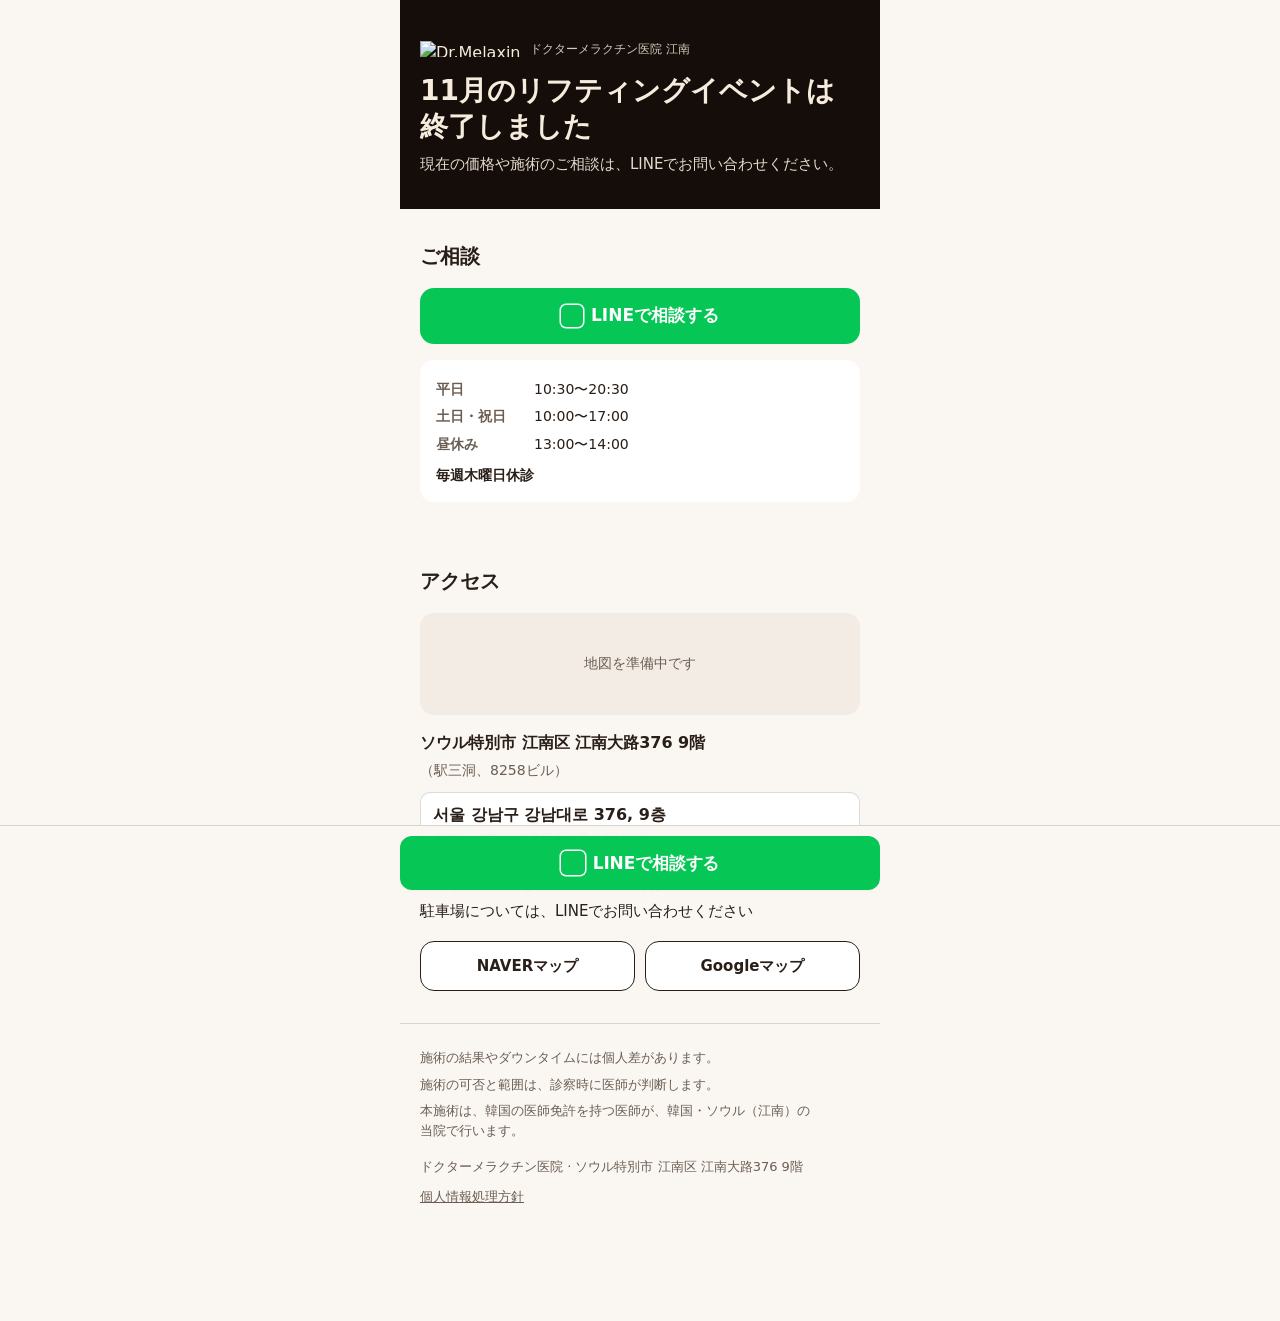
==== 2611b/index.html @ 8d7e7da6 "2611b 일본어판 공개: 11월 리프팅 랜딩 일본어(LINE 상담 하나·NAVER/Google 지도·택시용 한국어 주소) — 사용자 11-16 공개 지시" ====
<!doctype html>
<html lang="ja">
<head>
<meta charset="utf-8">
<meta name="viewport" content="width=device-width, initial-scale=1, viewport-fit=cover">
<title>11月のリフティング価格｜ドクターメラクチン医院 江南</title>
<meta name="description" content="ウルセラプライム 100ショット 27万ウォン・オンダ＋チタニウム 各20kJ 29万ウォン・11月30日（月）まで・VAT10%別">
<meta name="robots" content="noindex">
<meta name="theme-color" content="#ffffff">
<meta property="og:type" content="website">
<meta property="og:title" content="11月のリフティング価格｜ドクターメラクチン医院 江南">
<meta property="og:description" content="ウルセラプライム 100ショット 27万ウォン・オンダ＋チタニウム 各20kJ 29万ウォン・11月30日（月）まで・VAT10%別">
<link rel="preconnect" href="https://cdn.jsdelivr.net" crossorigin>
<link rel="stylesheet" href="https://cdn.jsdelivr.net/gh/orioncactus/pretendard@v1.3.9/dist/web/variable/pretendardvariable-dynamic-subset.min.css">
<link rel="stylesheet" href="https://cdn.jsdelivr.net/gh/orioncactus/pretendard@v1.3.9/dist/web/variable/pretendardvariable-jp-dynamic-subset.min.css">
<link rel="stylesheet" href="../common/landing.css">
<link rel="stylesheet" href="landing-b.css">
<link rel="preconnect" href="https://fonts.googleapis.com">
<link rel="preconnect" href="https://fonts.gstatic.com" crossorigin>
<link rel="stylesheet" href="https://fonts.googleapis.com/css2?family=Noto+Serif+KR:wght@500;800&family=Shippori+Mincho+B1:wght@500;800&display=swap">
<link rel="stylesheet" href="hero-v6.css">
<link rel="stylesheet" href="ja.css">
</head>
<!-- 11月リフティング 日本語版 (2026-11-01 ~ 11-30) — 2611a의 일본어판. 상담은 LINE 하나 · 끝난 뒤 '이달 이벤트 보기' 버튼 없음.
     data-ends 날부터 가격·시술 칸이 숨고 아래 '이벤트 끝' 안내가 보여요 -->
<body data-ends="2026-12-01" data-msg-line-jp="リフティングイベントを見てご連絡しました">
<div class="wrap">

  <!-- 이벤트 끝 안내 (data-ends 날부터 보임) -->
  <header class="ended-box ended-only">
    <div class="brand">
      <img src="../common/logo-white.svg" alt="Dr.Melaxin">
      <span>ドクターメラクチン医院 江南</span>
    </div>
    <h1>11月のリフティングイベントは終了しました</h1>
    <p>現在の価格や施術のご相談は、LINEでお問い合わせください。</p>
  </header>

  <header class="hero hero-v6 hero-v6a event-only">
    <div class="brand">
      <img src="../common/logo-black.svg" alt="Dr.Melaxin">
      <span>ドクターメラクチン医院 江南</span>
    </div>
    <div class="head">
      <p class="eyebrow">11月限定</p>
      <h1>リフティング価格表</h1>
    </div>
    <p class="period"><span class="until">11月30日（月）まで</span><span class="vat">VAT10%別</span></p>
    <div class="price-box">
      <div class="row">
        <div>
          <div class="name">ウルセラプライム 100ショット</div>
          <span class="regular-line">当院通常価格 <s class="regular">50万ウォン</s></span>
        </div>
        <div class="price">27<span class="won">万ウォン</span></div>
      </div>
      <div class="row">
        <div>
          <div class="name">オンダ＋チタニウム <small class="each">各20kJ</small></div>
          <span class="regular-line">当院通常価格 <s class="regular">59万ウォン</s></span>
        </div>
        <div class="price">29<span class="won">万ウォン</span></div>
      </div>
      <p class="side">施術後、赤み・腫れ・熱感・内出血などが出ることがあり、個人差があります。</p>
      <p class="cond">ご相談は下のLINEから</p>
    </div>
  </header>

  <!-- ③ 시술 안내·장비 비교 — 깊이 3칸 HTML만 -->
  <section class="about event-only" aria-labelledby="t-about">
    <h2 id="t-about">施術について</h2>
    <div class="part">
      <div class="depth-head">
        <div><b>1.5<small>mm</small></b><span>真皮の上層</span></div>
        <div><b>3.0<small>mm</small></b><span>真皮の下層</span></div>
        <div><b>4.5<small>mm</small></b><span>筋膜層</span></div>
      </div>
      <p class="sub">施術前に超音波画面で肌の内側を確認し、部位に合ったチップを選びます。</p>
    </div>

    <div class="part">
      <h3>3つの機器の比較</h3>
      <table class="cmp">
        <thead>
          <tr><td></td>
            <th scope="col"><span class="dev"><img src="dev-ulthera.jpg" alt="" width="152" height="300" loading="lazy"></span>ウルセラ<wbr>プライム</th>
            <th scope="col"><span class="dev"><img src="dev-onda.jpg" alt="" width="132" height="300" loading="lazy"></span>オンダ</th>
            <th scope="col"><span class="dev"><img src="dev-titanium.jpg" alt="" width="148" height="300" loading="lazy"></span>チタニウム</th></tr>
        </thead>
        <tbody>
          <tr><th scope="row">エネルギー</th><td>超音波</td><td>マイクロ波</td><td>レーザー</td></tr>
          <tr><th scope="row">施術時間</th><td>30分〜1時間</td><td>約15〜30分</td><td>30分以内</td></tr>
        </tbody>
      </table>
      <p class="src">施術時間は、部位や照射量によって異なります。</p>
    </div>
  </section>

  <!-- 자주 묻는 질문 -->
  <section class="faq event-only" aria-labelledby="t-faq">
    <h2 id="t-faq">よくある質問</h2>
    <details open>
      <summary>ウルセラプライムはどのように進みますか？</summary>
      <p>洗顔後、お顔に施術する位置の印をつけ、超音波画面で肌の深さを確認してから施術します。</p>
    </details>
    <details>
      <summary>痛みはありますか？麻酔はしますか？</summary>
      <p>感じ方には個人差があります。麻酔の方法は、診察時に医師が判断します。</p>
    </details>
    <details>
      <summary>施術後すぐに、普段どおり過ごせますか？</summary>
      <p>施術後、赤み・腫れ・熱感・内出血などが出ることがあり、個人差があります。注意点は施術後にご案内します。</p>
    </details>
    <details>
      <summary>表示価格のほかに、かかる費用はありますか？</summary>
      <p>表示価格は、韓国の付加価値税（VAT 10%）別です。そのほかの費用がある場合は、カウンセリングの際に事前にお伝えします。</p>
    </details>
  </section>

  <!-- ④ 상담 버튼 — LINE 日本 하나(일본 손님) -->
  <section aria-labelledby="t-contact">
    <h2 id="t-contact">ご相談</h2>
    <div class="btns">
      <a class="btn btn-line-jp js-chat" data-ch="line-jp" href="https://lin.ee/p9285r6"><svg aria-hidden="true"><use href="../common/icons.svg#line"/></svg>LINEで相談する</a>
    </div>
    <p class="copy-hint event-only">スマートフォンのLINEアプリでは、「リフティングイベントを見てご連絡しました」が入力された状態で開きます。そのまま送信してください。</p>
    <div class="hours">
      <table>
        <tr><th>平日</th><td>10:30〜20:30</td></tr>
        <tr><th>土日・祝日</th><td>10:00〜17:00</td></tr>
        <tr><th>昼休み</th><td>13:00〜14:00</td></tr>
      </table>
      <p class="off">毎週木曜日休診</p>
    </div>
  </section>

  <!-- ⑤ 오시는 길 — 지도 버튼: NAVERマップ(일본어 화면 있음) + Googleマップ(카카오맵은 한국어뿐이라 바꿈) -->
  <section aria-labelledby="t-map">
    <h2 id="t-map">アクセス</h2>
    <div class="map">
      <picture>
      <source srcset="../common/map.webp" type="image/webp">
      <img src="../common/map.png" alt="ドクターメラクチン医院の地図 — 江南駅3番出口を出て後ろ方向へ徒歩1分、江南大路376 9階（1階はクリスピー・クリーム・ドーナツ）" width="1080" height="900" loading="lazy"
           onerror="this.closest('.map').classList.add('nomap')">
      </picture>
      <div class="map-empty">地図を準備中です</div>
    </div>
    <p class="addr">ソウル特別市 江南区 江南大路376 9階</p>
    <p class="addr-sub">（駅三洞、8258ビル）</p>
    <div class="addr-ko">
      <p lang="ko">서울 강남구 강남대로 376, 9층</p>
      <small>タクシーではこの住所をお見せください</small>
    </div>
    <ul class="way">
      <li>江南駅3番出口を出て後ろ方向へ徒歩1分</li>
      <li>駐車場については、LINEでお問い合わせください</li>
    </ul>
    <div class="btns two">
      <a class="btn btn-line js-map" data-map="naver_map" href="https://map.naver.com/p/entry/place/2044823525" target="_blank" rel="noopener">NAVERマップ</a>
      <a class="btn btn-line js-map" data-map="google_map" href="https://www.google.com/maps/search/?api=1&amp;query=%EC%84%9C%EC%9A%B8%20%EA%B0%95%EB%82%A8%EA%B5%AC%20%EA%B0%95%EB%82%A8%EB%8C%80%EB%A1%9C%20376" target="_blank" rel="noopener">Googleマップ</a>
    </div>
  </section>

  <!-- ⑥ 조건·부작용 -->
  <footer class="legal">
    <p class="warn event-only">施術後、赤み・腫れ・熱感・内出血などが出ることがあり、個人差があります。</p>
    <p>施術の結果やダウンタイムには個人差があります。</p>
    <p class="event-only">表示価格は韓国の付加価値税（VAT 10%）別の韓国ウォン金額で、2026年11月30日（月）まで適用されます。</p>
    <p>施術の可否と範囲は、診察時に医師が判断します。</p>
    <p>本施術は、韓国の医師免許を持つ医師が、韓国・ソウル（江南）の当院で行います。</p>
    <p class="org">ドクターメラクチン医院 · ソウル特別市 江南区 江南大路376 9階</p>
  </footer>
</div>

<!-- 아래 고정 버튼 — LINE 하나 -->
<nav class="bar" aria-label="LINEで相談する">
  <div class="btns">
    <a class="btn btn-line-jp js-chat" data-ch="line-jp" href="https://lin.ee/p9285r6"><svg aria-hidden="true"><use href="../common/icons.svg#line"/></svg>LINEで相談する</a>
  </div>
</nav>
<div class="toast" role="status" aria-live="polite"></div>

<script src="../common/current.js"></script>
<script src="../common/landing.js"></script>
</body>
</html>
---- common/landing.css ----
/* clinic.melaxin.kr/event/ 랜딩 공통 모양 — 모든 랜딩 폴더가 ../common/landing.css 로 씀.
 여기를 고치면 모든 랜딩이 같이 바뀌어요. 랜딩 하나만 다른 건 그 폴더 index.html의 <style>에. */
:root {
  --panel: #f3ece4;       /* 베이지 판 */
  --paper: #faf7f3;       /* 페이지 바탕 */
  --ink: #2a1f18;         /* 본문 글자 */
  --ink-muted: #6b5d52;   /* 보조 글자 (바탕 위 5:1 이상) */
  --line: rgba(42, 31, 24, .16);
  --kakao: #fee500;
  --kakao-ink: #191600;
  --focus: #0043da;
  --bar-h: 76px;
}
* { box-sizing: border-box; }
html { -webkit-text-size-adjust: 100%; }
body {
  margin: 0;
  background: var(--paper);
  color: var(--ink);
  font-family: "Pretendard Variable", Pretendard, "Apple SD Gothic Neo", "Noto Sans KR", system-ui, sans-serif;
  line-height: 1.55;
  word-break: keep-all;
  padding-bottom: calc(var(--bar-h) + env(safe-area-inset-bottom));
}
.wrap { max-width: 480px; margin: 0 auto; }
a { color: inherit; }
:focus-visible { outline: 2px solid var(--focus); outline-offset: 2px; }
.won { font-size: .42em; font-weight: 700; margin-left: .06em; }
s.regular { text-decoration-thickness: 1.5px; }

/* 맨 위 가격 카드 — 광고 가격표 카드(멜락신 캐러셀 v3.4)와 같은 모양 */
.hero {
  position: relative;
  display: flex; flex-direction: column;
  min-height: min(125vw, 600px);
  /* 배경 그림은 랜딩마다 그 폴더 index.html의 <style>에서 background-image로 정함 */
  background: #140d09 center top / cover no-repeat;
  color: #f6ecdd;
  padding: 24px 16px 20px;
}
.brand { display: flex; align-items: center; gap: 10px; }
.brand img { height: 16px; width: auto; display: block; }
.brand span { font-size: 12px; color: rgba(246, 236, 221, .85); font-weight: 500; }
.hero h1 { margin: 14px 0 0; font-size: 38px; font-weight: 800; line-height: 1.2; letter-spacing: -.01em; }
.hero .period { margin: 8px 0 0; font-size: 15px; font-weight: 500; color: rgba(246, 236, 221, .92); }
.price-box {
  margin-top: auto;
  background: rgba(251, 245, 236, .78);
  -webkit-backdrop-filter: blur(6px); backdrop-filter: blur(6px);
  border-radius: 12px; padding: 0 18px; color: #2a1f18;
}
.row { display: flex; align-items: center; justify-content: space-between; gap: 12px; padding: 18px 0; border-bottom: 1px solid rgba(42, 31, 24, .18); }
.row .name { font-size: 16px; font-weight: 700; line-height: 1.35; }
.row .regular-line { display: block; margin-top: 3px; font-size: 13px; color: #2a1f18; font-weight: 500; }
.row .price { font-size: 48px; font-weight: 900; line-height: 1; white-space: nowrap; letter-spacing: -.02em; }
.price-box .side { margin: 0; padding: 14px 0 4px; font-size: 13px; color: rgba(42, 31, 24, .9); font-weight: 500; text-wrap: balance; }
.price-box .cond { margin: 0; padding: 0 0 14px; font-size: 12px; color: rgba(42, 31, 24, .75); }

section { padding: 32px 20px; }
h2 { margin: 0 0 16px; font-size: 20px; font-weight: 800; }

/* ③ 시술 짧은 안내 */
.about { background: var(--panel); }
.about p { margin: 0 0 14px; font-size: 15px; }
.about dl { margin: 0; }
.about dt { font-size: 15px; font-weight: 700; margin-top: 12px; }
.about dd { margin: 2px 0 0; font-size: 14px; color: var(--ink-muted); }

/* ④ 상담 버튼 */
.btns { display: grid; gap: 10px; }
.btn {
  display: flex; align-items: center; justify-content: center; gap: 8px;
  min-height: 56px; padding: 0 16px; border-radius: 14px;
  font-size: 17px; font-weight: 700; text-decoration: none; border: 0; cursor: pointer;
  font-family: inherit;
}
.btn svg { width: 22px; height: 22px; flex: none; }
.btn-kakao { background: var(--kakao); color: var(--kakao-ink); }
/* 다른 메신저(LINE·WeChat·WhatsApp) — 흰 바탕 + 진한 테두리, 로고만 회사 색(common/icons.svg) */
.btn-chat { background: #fff; color: var(--ink); border: 1.5px solid var(--ink); font-size: 15px; gap: 7px; padding: 0 10px; }
.btns.chats { grid-template-columns: 1fr 1fr; }
.btns.chats .btn-kakao { grid-column: 1 / -1; }
.btn-line { background: #fff; color: var(--ink); border: 1.5px solid var(--ink); min-height: 50px; font-size: 15px; }
.hours { margin: 16px 0 0; padding: 16px; background: #fff; border-radius: 14px; font-size: 14px; }
.hours table { width: 100%; border-collapse: collapse; }
.hours th { text-align: left; font-weight: 600; padding: 3px 0; width: 7em; color: var(--ink-muted); }
.hours td { padding: 3px 0; }
.hours .off { margin: 6px 0 0; font-weight: 600; }
.copy-hint { margin: 10px 2px 0; font-size: 13px; color: var(--ink-muted); }

/* ⑤ 오시는 길 */
.map { margin: 0 0 16px; border-radius: 14px; overflow: hidden; background: var(--panel); }
.map img { display: block; width: 100%; height: auto; }
.map .map-empty { display: none; padding: 40px 16px; text-align: center; color: var(--ink-muted); font-size: 14px; }
.map.nomap img { display: none; }
.map.nomap .map-empty { display: block; }
.addr { margin: 0; font-size: 16px; font-weight: 700; }
.addr-sub { margin: 4px 0 0; font-size: 14px; color: var(--ink-muted); }
.way { margin: 12px 0 16px; padding: 0; list-style: none; font-size: 15px; }
.way li { padding: 2px 0; }
.btns.two { grid-template-columns: 1fr 1fr; }

/* ⑥ 조건·부작용 */
.legal { padding: 24px 20px 32px; font-size: 13px; color: var(--ink-muted); border-top: 1px solid var(--line); }
.legal p { margin: 0 0 6px; }
.legal .warn { color: var(--ink); font-weight: 600; font-size: 14px; }
.legal .org { margin-top: 16px; }

/* 아래 고정 버튼 */
.bar {
  position: fixed; left: 0; right: 0; bottom: 0; z-index: 10;
  background: rgba(250, 247, 243, .96);
  border-top: 1px solid var(--line);
  padding: 10px 12px calc(10px + env(safe-area-inset-bottom));
}
/* 아래 고정 바 = 상담 채널 다섯 개(로고 위 + 짧은 이름 아래) */
.bar .btns { max-width: 480px; margin: 0 auto; grid-template-columns: repeat(5, minmax(0, 1fr)); gap: 6px; }
.bar .btn { min-height: 54px; flex-direction: column; gap: 3px; padding: 0 2px; border-radius: 12px; font-size: 11px; font-weight: 700; line-height: 1.1; white-space: nowrap; letter-spacing: -.01em; }
.bar .btn svg { width: 22px; height: 22px; }
.bar .btn-chat { border-color: var(--line); }   /* 바에선 테두리를 연하게 → 카카오가 앞에 섬(디자인 11-11) */

.toast {
  position: fixed; left: 50%; bottom: calc(var(--bar-h) + 16px + env(safe-area-inset-bottom));
  transform: translateX(-50%) translateY(10px); opacity: 0; pointer-events: none;
  background: var(--ink); color: #fff; font-size: 14px; padding: 12px 16px; border-radius: 12px;
  width: max-content; max-width: calc(100% - 32px); text-align: center;
  transition: opacity .2s, transform .2s; z-index: 20;
}
.toast.show { opacity: 1; transform: translateX(-50%) translateY(0); }
@media (prefers-reduced-motion: reduce) { .toast { transition: none; } }

/* 이벤트가 끝나면(body.ended — landing.js가 data-ends 날짜를 보고 붙임) 가격·시술 칸을 숨기고 끝 안내를 보임 */
.ended-only { display: none; }
body.ended .event-only { display: none !important; }
body.ended .ended-only { display: block; }
/* 끝났고 다른 랜딩이 진행 중이면: '이달 이벤트 보기'를 켜고, 아래 고정 바에선 채널 줄 위에 한 줄로 */
.next-only { display: none !important; }
body.has-next .next-only { display: flex !important; }
body.has-next { --bar-h: 136px; }
.bar .btn-next { grid-column: 1 / -1; order: -1; flex-direction: row; font-size: 16px; }
.btn-next { background: #140d09; color: #f6ecdd; }
.ended-box .btn-next { margin-top: 18px; background: #f6ecdd; color: #140d09; }
.ended-box { padding: 40px 20px 32px; background: #140d09; color: #f6ecdd; }
.ended-box h1 { margin: 14px 0 8px; font-size: 28px; font-weight: 800; line-height: 1.3; }
.ended-box p { margin: 0; font-size: 15px; color: rgba(246, 236, 221, .92); }


/* ── 선택 칸(새 랜딩 틀 _template에 있음 — 값이 정해진 칸만 남기고 나머지는 지움) ── */
/* 가격 바로 아래 조건 불릿: 기간·부가세·1인 1회 등 */
.conds { margin: 0; padding: 12px 0 2px 18px; font-size: 13px; color: #2a1f18; font-weight: 500; }
.conds li { padding: 1px 0; }
/* 시술 요약 칸: 시술 시간·마취·회복 등(숫자는 의료진 확인 뒤) */
.facts { display: grid; grid-template-columns: repeat(3, 1fr); gap: 8px; margin: 0 0 16px; padding: 0; list-style: none; }
.facts li { background: #fff; border-radius: 12px; padding: 12px 8px; text-align: center; }
.facts b { display: block; font-size: 15px; font-weight: 800; }
.facts span { display: block; margin-top: 2px; font-size: 12px; color: var(--ink-muted); }
/* 포함·불포함 목록 */
.incl { margin: 16px 0 0; padding: 14px 16px; background: #fff; border-radius: 14px; list-style: none; font-size: 14px; }
.incl li { padding: 2px 0; }
.incl li::before { content: "✓ "; font-weight: 800; }
.incl li.no::before { content: "✕ "; color: var(--ink-muted); }
.legal .privacy { margin-top: 10px; }
.legal .privacy a { color: var(--ink-muted); text-decoration: underline; }
---- 2611b/landing-b.css ----
/* 2611a(11월 리프팅)만의 칸 — 디자인 BA 확정판(11-11) extra.css·b2.css에서 이 랜딩이 쓰는 것만. 공통 모양은 ../common/landing.css */
html, body { overflow-x: clip; }

/* 시술 안내: 업체 그림(통째, 자르지 않음) + 깊이 줄 + 장비 비교 */
.about h3 { margin: 0 0 6px; font-size: 19px; font-weight: 800; line-height: 1.35; letter-spacing: -.01em; }
.about .part + .part { margin-top: 36px; padding-top: 28px; border-top: 1px solid var(--line); }
.depth { margin: 0 -20px; }
.depth img { display: block; width: 100%; height: auto; }
.depth-head { display: grid; grid-template-columns: repeat(3, minmax(0, 1fr)); margin: 12px -20px 0; text-align: center; }
.depth-head b { display: block; font-size: 22px; font-weight: 800; line-height: 1.1; font-variant-numeric: tabular-nums; }
.depth-head b small { font-size: 13px; font-weight: 700; margin-left: 1px; }
.depth-head span { display: block; margin-top: 2px; font-size: 14px; color: var(--ink); }
.about .sub { margin: 14px 0 0; font-size: 15px; color: var(--ink-muted); }
.src { margin: 8px 0 0; font-size: 12px; line-height: 1.5; color: var(--ink-muted); }

.cmp { width: 100%; border-collapse: collapse; font-size: 14px; table-layout: fixed; }
.cmp th, .cmp td { padding: 10px 4px; border-bottom: 1px solid var(--line); text-align: center; vertical-align: top; }
.cmp thead th { font-size: 15px; font-weight: 800; border-bottom: 1.5px solid var(--ink); vertical-align: bottom; }
.cmp tbody th { width: 4.6em; padding-left: 0; text-align: left; font-weight: 600; color: var(--ink-muted); font-size: 13px; }
.cmp td small { display: block; font-size: 12px; color: var(--ink-muted); }
.cmp .dev { display: block; height: 96px; margin: 0 auto 8px; }
.cmp .dev img { display: block; height: 100%; width: auto; max-width: 100%; margin: 0 auto; object-fit: contain; mix-blend-mode: multiply; }

/* 자주 묻는 질문(접는 칸) */
.faq details { border-bottom: 1px solid var(--line); }
.faq details:first-of-type { border-top: 1.5px solid var(--ink); }
.faq summary {
  display: flex; align-items: center; justify-content: space-between; gap: 12px;
  min-height: 56px; padding: 12px 0; font-size: 16px; font-weight: 700; cursor: pointer; list-style: none;
}
.faq summary::-webkit-details-marker { display: none; }
.faq summary::after {
  content: ""; flex: none; width: 12px; height: 12px;
  background:
    linear-gradient(var(--ink), var(--ink)) center / 12px 2px no-repeat,
    linear-gradient(var(--ink), var(--ink)) center / 2px 12px no-repeat;
}
.faq details[open] summary::after { background: linear-gradient(var(--ink), var(--ink)) center / 12px 2px no-repeat; }
.faq details p { margin: 0; padding: 0 28px 16px 0; font-size: 15px; color: var(--ink-muted); }
---- 2611b/hero-v6.css ----
/* 2611a 맨 위 = 광고 v6(일본 메타 광고, 2026-11-16) 모습 — 디자인 시안. A = L1 흰 하이키(사용자 11-16 확정, AI 표시 없음)
   공통 .hero(landing.css)의 실크·어두운 판 값을 이 랜딩에서만 덮음. 글꼴은 맨 위 칸만 명조(아래 칸은 Pretendard 그대로) */
.hero-v6 {
  --navy: #14254A; --red: #9A2A2A; --sub: #5B5F68; --rule: #D9DCE2;
  position: relative; display: block; min-height: 0;
  font-family: "Shippori Mincho B1", "Noto Serif KR", serif;   /* 숫자·영문 = Shippori(광고와 같은 글꼴), 한글 = Noto Serif KR */
  -webkit-font-smoothing: antialiased;
}
.hero-v6 .brand { position: absolute; top: 20px; left: 20px; flex-direction: column; align-items: flex-start; gap: 5px; }
.hero-v6 .brand img { height: 11px; }   /* 광고 비율(1080에서 30px → 375에서 10.4) */
.hero-v6 .brand span { font-size: 11px; letter-spacing: .1em; font-weight: 500; color: var(--sub); }
.hero-v6 .eyebrow { margin: 0; font-size: 14px; font-weight: 800; letter-spacing: .14em; color: var(--red); }
.hero-v6 h1 { margin: 2px 0 0; font-size: 36px; font-weight: 800; line-height: 1.16; letter-spacing: -.01em; }
.hero-v6 .period { display: flex; align-items: center; flex-wrap: wrap; gap: 6px 12px; margin: 12px 0 0; }
.hero-v6 .until { font-size: 18px; font-weight: 800; letter-spacing: .02em; line-height: 1.3; }
.hero-v6 .vat { font-size: 13px; font-weight: 500; }
.hero-v6 .price-box { margin: 14px 0 0; padding: 0; background: none; -webkit-backdrop-filter: none; backdrop-filter: none; border-radius: 0; color: inherit; }
.hero-v6 .row { align-items: flex-end; padding: 14px 0; border-bottom: 1px solid var(--rule); }
.hero-v6 .row:first-child { padding-top: 4px; }
.hero-v6 .row .name { max-width: 7.6em;   /* '울쎄라피 프라임 / 100샷' · '온다 20kJ + / 티타늄 20kJ' 두 줄로 같은 높이 */ font-size: 19px; font-weight: 800; line-height: 1.28; }
.hero-v6 .row .regular-line { margin-top: 4px; font-size: 13px; font-weight: 500; color: var(--sub); }
.hero-v6 .row .price { font-size: 64px; font-weight: 800; line-height: .8; letter-spacing: -.03em; }
.hero-v6 .won { font-size: .3em; font-weight: 800; letter-spacing: 0; margin-left: .12em; }
.hero-v6 .price-box .side { padding: 12px 0 2px; font-size: 12px; font-weight: 500; line-height: 1.5; color: var(--sub); font-family: "Pretendard Variable", Pretendard, sans-serif; }
.hero-v6 .price-box .cond { padding: 0; font-size: 12px; color: var(--sub); font-family: "Pretendard Variable", Pretendard, sans-serif; }

/* ---- A = L1 흰 하이키: 흰 바탕 + 오른쪽 얼굴(아래·왼쪽 흰색으로 흐림) + 자주 제목 · 남색 기간 칸 · 자주 가격 ---- */
.hero-v6a {
  background: #fff url("hero-v6a.jpg") center top / 100% auto no-repeat;
  color: var(--navy);
  padding: 53% 20px 18px;          /* 위 % = 폭 기준 → 사진 크기와 같이 커짐(375에서 200px) */
}
.hero-v6a h1 { color: var(--red); }
.hero-v6a .until { background: var(--navy); color: #fff; padding: 3px 10px 4px; }
.hero-v6a .vat { color: var(--sub); }
.hero-v6a .row .price { color: var(--red); }
---- 2611b/ja.css ----
/* 2611b(11월 리프팅 일본어판)만의 칸 — common/landing.css·hero-v6.css·landing-b.css(2611a와 같은 파일) 위에 덮음 */

/* 본문 글꼴: 일본어 글자가 있는 Pretendard JP를 앞에(가나·한자), 한글·영문은 Pretendard 그대로 */
body { font-family: "Pretendard JP Variable", "Pretendard Variable", Pretendard, "Hiragino Sans", "Noto Sans JP", system-ui, sans-serif; }
.hero-v6 .price-box .side, .hero-v6 .price-box .cond { font-family: "Pretendard JP Variable", "Pretendard Variable", Pretendard, sans-serif; }

/* 맨 위: '万ウォン'이 '만원'보다 길어 가격 칸이 넓어짐 → 단위 글자만 조금 작게 · 이름은 두 줄 폭 그대로 */
.hero-v6 .won { font-size: .26em; }
.hero-v6 .row .name { max-width: 8.2em; }
.hero-v6 .row .name .each { font-size: .74em; font-weight: 800; white-space: nowrap; }   /* 광고 L1처럼 '各20kJ' 작게 */
.hero-v6 .row .regular-line { white-space: nowrap; }

/* 상담 = LINE 日本 하나: LINE 초록 버튼(카톡 노란 버튼 자리) */
.btn-line-jp { background: #06C755; color: #fff; }
.btn-line-jp svg { border-radius: 5px; box-shadow: 0 0 0 1.5px #fff; }
.bar .btns { grid-template-columns: 1fr; }
.bar .btn-line-jp { flex-direction: row; gap: 8px; font-size: 17px; }
.bar .btn-line-jp svg { width: 24px; height: 24px; }

/* 끝난 뒤: '이달 이벤트 보기' 버튼이 없으니(한국어 랜딩으로 가지 않게) 아래 바 높이도 원래대로 */
body.has-next { --bar-h: 76px; }

/* 택시용 한국어 주소 */
.addr-ko { margin: 10px 0 0; padding: 10px 12px; background: #fff; border: 1px solid var(--line); border-radius: 10px; }
.addr-ko p { margin: 0; font-size: 16px; font-weight: 700; }
.addr-ko small { display: block; margin-top: 2px; font-size: 12px; color: var(--ink-muted); }

/* 일본어는 병원 이름·부작용 줄이 길어짐 → 병원 이름 자간을 줄여 얼굴 사진에 안 닿게, 가격 줄 위아래를 줄여 360×640에서도 상담 줄이 아래 바 위에 */
.hero-v6 .brand span { letter-spacing: .02em; }
.hero-v6 .row { padding: 10px 0; }
.hero-v6 .row:first-child { padding-top: 2px; }

/* 줄바꿈: 공통 CSS의 keep-all(한국어용)은 띄어쓰기 없는 일본어를 못 꺾음 → 일본어 규칙(normal + strict). 맨 위 이름·표 머리는 정한 자리(띄어쓰기·<wbr>)에서만 */
body { word-break: normal; line-break: strict; overflow-wrap: anywhere; }
.hero-v6 .row .name, .cmp thead th { word-break: keep-all; overflow-wrap: normal; }

/* 제목 'リフティング価格表'(9자)이 360폭에서 '表'만 넘어가지 않게 한 줄 고정 + 좁은 폰에선 폭 따라 조금 작게 */
.hero-v6 h1 { white-space: nowrap; font-size: min(36px, 9.3vw); }
/* 병원 이름이 한국어보다 길어 360폭에서 머리카락에 닿음 → 조금 작게 + 흰 테두리 빛 */
.hero-v6 .brand span { font-size: 10.5px; letter-spacing: 0; text-shadow: 0 0 3px #fff, 0 0 6px #fff; }
/* 한두 글자만 다음 줄로 넘어가는 것 막기: 표 칸은 〜 뒤에서만 꺾고, 질문·답·안내 글은 줄 길이를 고르게 */
.cmp td { word-break: keep-all; }
.faq summary, .hero-v6 .price-box .side { text-wrap: balance; }
.faq details p, .about .sub, .copy-hint, .legal p, .way li { text-wrap: pretty; }
/* 디자인 폰 확인(11-16): 질문·안내 글이 단어 중간에서 꺾임(かか/る費用·はど/のように·超/音波) → 말 덩어리 단위로(크롬 119+, 안 되는 브라우저는 지금처럼) */
.faq summary, .faq details p, .about .sub, .copy-hint, .legal p, .way li, .hero-v6 .price-box .side { word-break: auto-phrase; }
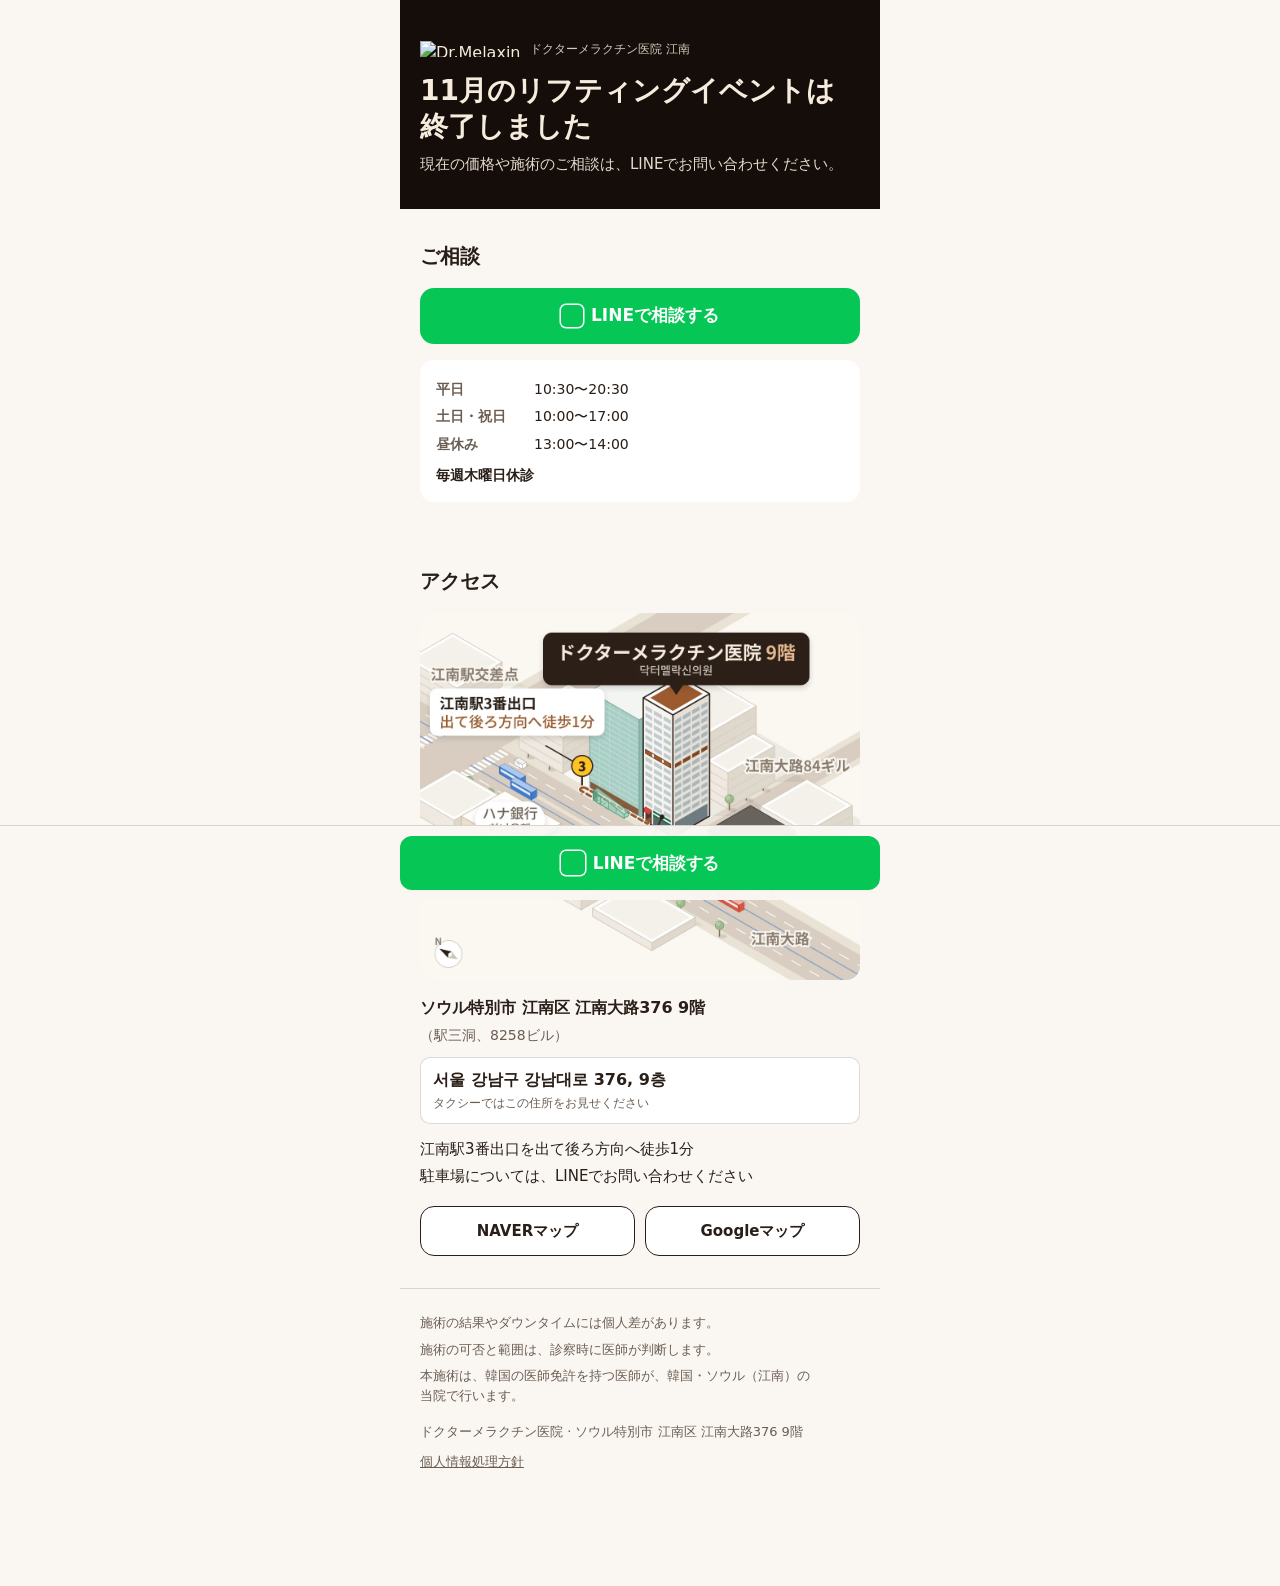
==== commit b971b15f: "2611b 오시는 길 약도를 일본어판(B — 일본어 + 간판 원어)으로: map-ja.png·webp, 2611a·common/map은 그대로" ====
--- a/2611b/index.html
+++ b/2611b/index.html
@@ -134,13 +134,13 @@
     </div>
   </section>
 
-  <!-- ⑤ 오시는 길 — 지도 버튼: NAVERマップ(일본어 화면 있음) + Googleマップ(카카오맵은 한국어뿐이라 바꿈) -->
+  <!-- ⑤ 오시는 길 — 약도 = 일본어판(map-ja, 간판 글자만 원어) · 지도 버튼: NAVERマップ + Googleマップ -->
   <section aria-labelledby="t-map">
     <h2 id="t-map">アクセス</h2>
     <div class="map">
       <picture>
-      <source srcset="../common/map.webp" type="image/webp">
-      <img src="../common/map.png" alt="ドクターメラクチン医院の地図 — 江南駅3番出口を出て後ろ方向へ徒歩1分、江南大路376 9階（1階はクリスピー・クリーム・ドーナツ）" width="1080" height="900" loading="lazy"
+      <source srcset="map-ja.webp" type="image/webp">
+      <img src="map-ja.png" alt="ドクターメラクチン医院の地図 — 江南駅3番出口を出て後ろ方向へ徒歩1分、江南大路376 9階（1階はクリスピー・クリーム・ドーナツ）" width="1080" height="900" loading="lazy"
            onerror="this.closest('.map').classList.add('nomap')">
       </picture>
       <div class="map-empty">地図を準備中です</div>
